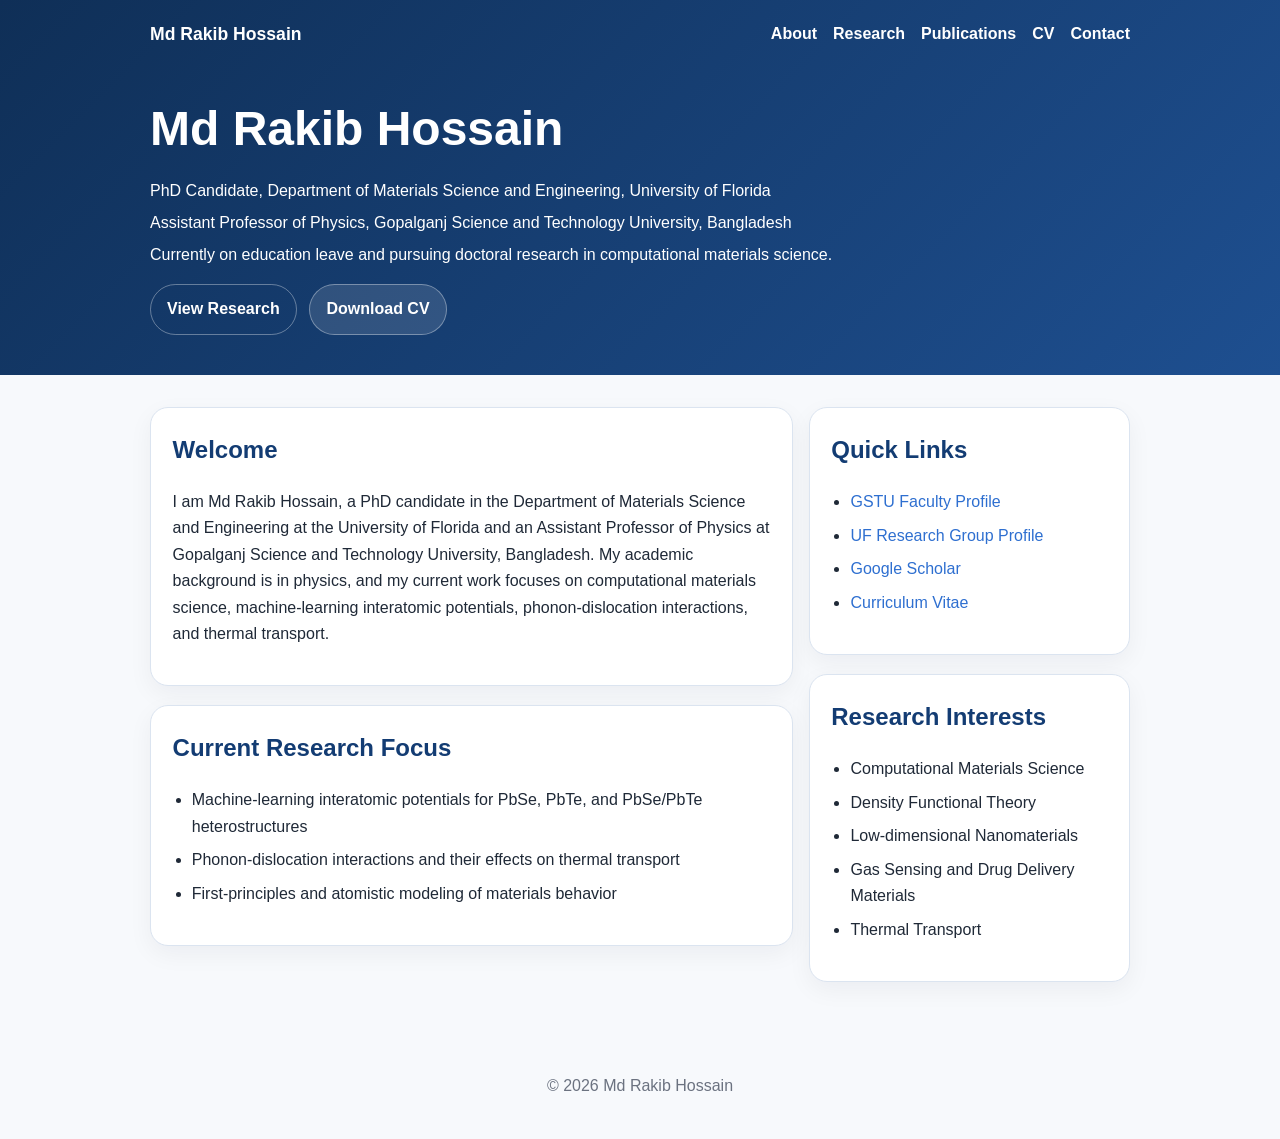
==== index.html @ ade35767 "Add personal website files" ====
<!DOCTYPE html>
<html lang="en">
<head>
  <meta charset="UTF-8" />
  <meta name="viewport" content="width=device-width, initial-scale=1.0" />
  <title>Md Rakib Hossain</title>
  <link rel="stylesheet" href="style.css" />
</head>
<body>
  <header class="site-header">
    <div class="container">
      <div class="topnav">
        <a class="brand" href="index.html">Md Rakib Hossain</a>
        <nav class="nav-links">
          <a href="about.html">About</a>
          <a href="research.html">Research</a>
          <a href="publications.html">Publications</a>
          <a href="cv.html">CV</a>
          <a href="contact.html">Contact</a>
        </nav>
      </div>
      <section class="hero">
        <h1>Md Rakib Hossain</h1>
        <p>PhD Candidate, Department of Materials Science and Engineering, University of Florida</p>
        <p>Assistant Professor of Physics, Gopalganj Science and Technology University, Bangladesh</p>
        <p>Currently on education leave and pursuing doctoral research in computational materials science.</p>
        <div class="hero-links">
          <a class="button" href="research.html">View Research</a>
          <a class="button secondary" href="CV.pdf" target="_blank">Download CV</a>
        </div>
      </section>
    </div>
  </header>

  <main>
    <div class="container two-col">
      <section>
        <div class="card">
          <h2 class="section-title">Welcome</h2>
          <p>
            I am Md Rakib Hossain, a PhD candidate in the Department of Materials Science and Engineering at the
            University of Florida and an Assistant Professor of Physics at Gopalganj Science and Technology University,
            Bangladesh. My academic background is in physics, and my current work focuses on computational materials
            science, machine-learning interatomic potentials, phonon-dislocation interactions, and thermal transport.
          </p>
        </div>

        <div class="card">
          <h2 class="section-title">Current Research Focus</h2>
          <ul>
            <li>Machine-learning interatomic potentials for PbSe, PbTe, and PbSe/PbTe heterostructures</li>
            <li>Phonon-dislocation interactions and their effects on thermal transport</li>
            <li>First-principles and atomistic modeling of materials behavior</li>
          </ul>
        </div>
      </section>

      <aside>
        <div class="card">
          <h2 class="section-title">Quick Links</h2>
          <ul>
            <li><a href="https://www.gstu.edu.bd/dev/dept/profile.php?dept=physics&id=9" target="_blank">GSTU Faculty Profile</a></li>
            <li><a href="https://phillpot.mse.ufl.edu/group-members/" target="_blank">UF Research Group Profile</a></li>
            <li><a href="https://scholar.google.com/citations?user=X8uDOxEAAAAJ&hl=en" target="_blank">Google Scholar</a></li>
            <li><a href="CV.pdf" target="_blank">Curriculum Vitae</a></li>
          </ul>
        </div>

        <div class="card">
          <h2 class="section-title">Research Interests</h2>
          <ul>
            <li>Computational Materials Science</li>
            <li>Density Functional Theory</li>
            <li>Low-dimensional Nanomaterials</li>
            <li>Gas Sensing and Drug Delivery Materials</li>
            <li>Thermal Transport</li>
          </ul>
        </div>
      </aside>
    </div>
  </main>

  <footer class="footer">
    <div class="container">© 2026 Md Rakib Hossain</div>
  </footer>
</body>
</html>
---- style.css ----
:root {
  --primary: #133c73;
  --accent: #2e6fd0;
  --text: #1f2937;
  --muted: #6b7280;
  --bg: #f7f9fc;
  --card: #ffffff;
  --border: #dbe4f0;
  --maxw: 980px;
}
* { box-sizing: border-box; }
html { scroll-behavior: smooth; }
body {
  margin: 0;
  font-family: Arial, Helvetica, sans-serif;
  color: var(--text);
  background: var(--bg);
  line-height: 1.65;
}
a { color: var(--accent); text-decoration: none; }
a:hover { text-decoration: underline; }
.container { width: min(var(--maxw), calc(100% - 2rem)); margin: 0 auto; }
.site-header {
  background: linear-gradient(135deg, #0f2f57, #1e4f90);
  color: #fff;
  padding: 1.25rem 0 2.5rem;
}
.topnav {
  display: flex;
  flex-wrap: wrap;
  gap: 1rem;
  justify-content: space-between;
  align-items: center;
  margin-bottom: 2.5rem;
}
.brand { font-weight: 700; font-size: 1.1rem; color: #fff; }
.nav-links { display: flex; flex-wrap: wrap; gap: 1rem; }
.nav-links a { color: #fff; font-weight: 600; }
.hero h1 { margin: 0 0 .6rem; font-size: clamp(2rem, 4vw, 3rem); }
.hero p { margin: 0.35rem 0; max-width: 800px; }
.hero-links { margin-top: 1rem; display: flex; flex-wrap: wrap; gap: .8rem; }
.button {
  display: inline-block;
  padding: .7rem 1rem;
  border-radius: 999px;
  border: 1px solid rgba(255,255,255,.35);
  color: #fff;
  font-weight: 700;
}
.button.secondary { background: rgba(255,255,255,.12); }
main { padding: 2rem 0 3rem; }
.card {
  background: var(--card);
  border: 1px solid var(--border);
  border-radius: 18px;
  padding: 1.35rem;
  box-shadow: 0 8px 24px rgba(15, 23, 42, 0.05);
  margin-bottom: 1.2rem;
}
.grid {
  display: grid;
  grid-template-columns: repeat(auto-fit, minmax(260px, 1fr));
  gap: 1rem;
}
.page-title { margin: 0 0 1rem; font-size: 2rem; }
.section-title { margin-top: 0; color: var(--primary); }
ul { padding-left: 1.2rem; }
li { margin-bottom: .45rem; }
.meta { color: var(--muted); }
.footer {
  padding: 1.5rem 0 2.5rem;
  color: var(--muted);
  text-align: center;
}
.table-list {
  display: grid;
  gap: .8rem;
}
.pub-item {
  padding: 1rem;
  border: 1px solid var(--border);
  border-radius: 14px;
  background: #fbfdff;
}
.two-col {
  display: grid;
  grid-template-columns: 2fr 1fr;
  gap: 1rem;
}
@media (max-width: 760px) {
  .two-col { grid-template-columns: 1fr; }
}
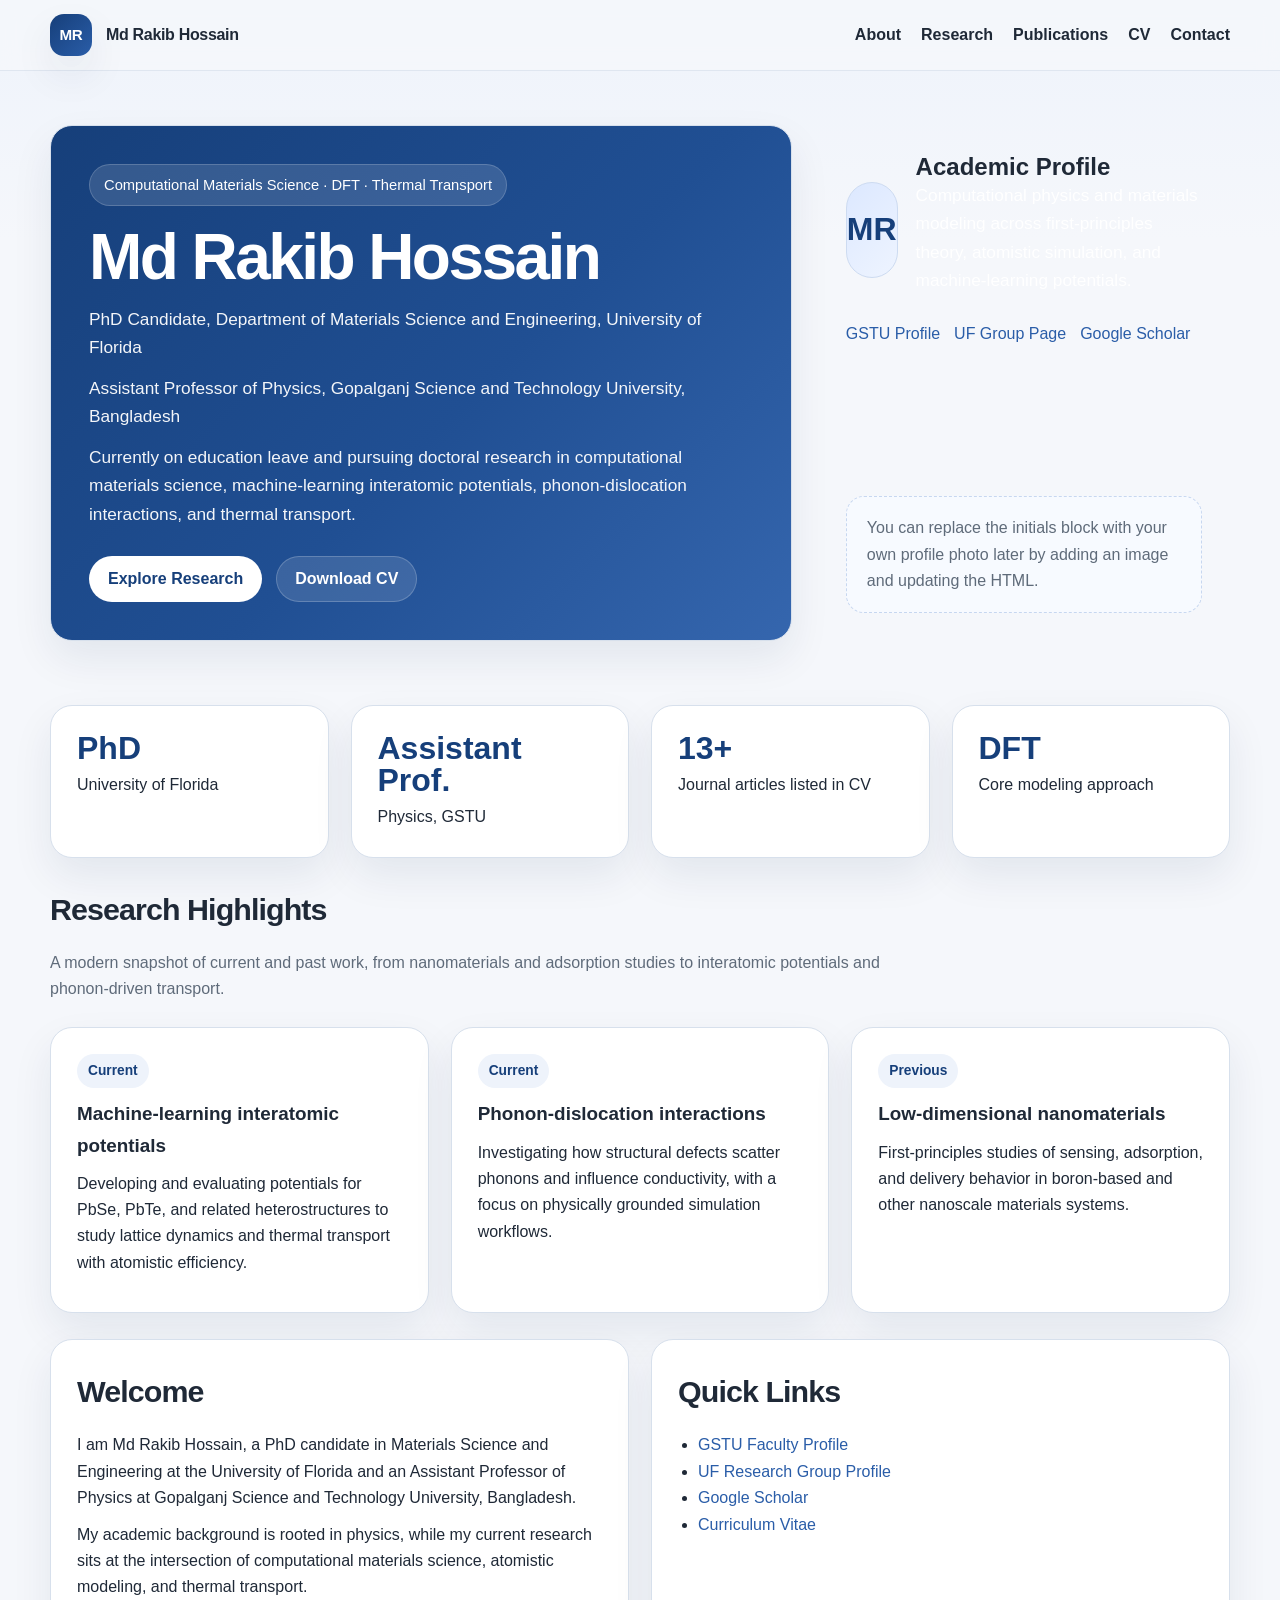
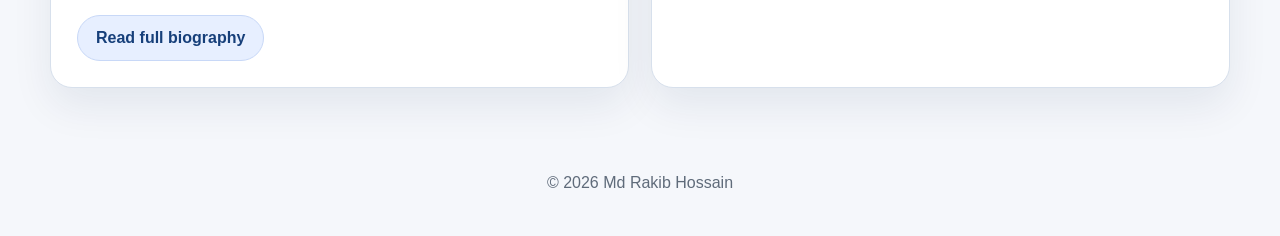
==== commit a3c36f18: "Add files via upload" ====
--- a/index.html
+++ b/index.html
@@ -8,75 +8,105 @@
 </head>
 <body>
   <header class="site-header">
-    <div class="container">
-      <div class="topnav">
-        <a class="brand" href="index.html">Md Rakib Hossain</a>
-        <nav class="nav-links">
-          <a href="about.html">About</a>
-          <a href="research.html">Research</a>
-          <a href="publications.html">Publications</a>
-          <a href="cv.html">CV</a>
-          <a href="contact.html">Contact</a>
-        </nav>
-      </div>
-      <section class="hero">
+    <div class="container nav-wrap">
+      <a class="brand" href="index.html"><span class="brand-mark">MR</span><span>Md Rakib Hossain</span></a>
+      <nav class="nav-links">
+        <a href="about.html">About</a>
+        <a href="research.html">Research</a>
+        <a href="publications.html">Publications</a>
+        <a href="cv.html">CV</a>
+        <a href="contact.html">Contact</a>
+      </nav>
+    </div>
+  </header>
+
+  <section class="hero">
+    <div class="container hero-grid">
+      <div class="hero-card">
+        <div class="eyebrow">Computational Materials Science · DFT · Thermal Transport</div>
         <h1>Md Rakib Hossain</h1>
         <p>PhD Candidate, Department of Materials Science and Engineering, University of Florida</p>
         <p>Assistant Professor of Physics, Gopalganj Science and Technology University, Bangladesh</p>
-        <p>Currently on education leave and pursuing doctoral research in computational materials science.</p>
-        <div class="hero-links">
-          <a class="button" href="research.html">View Research</a>
+        <p>Currently on education leave and pursuing doctoral research in computational materials science, machine-learning interatomic potentials, phonon-dislocation interactions, and thermal transport.</p>
+        <div class="hero-actions">
+          <a class="button primary" href="research.html">Explore Research</a>
           <a class="button secondary" href="CV.pdf" target="_blank">Download CV</a>
         </div>
-      </section>
+      </div>
+
+      <aside class="profile-panel">
+        <div>
+          <div class="profile-top">
+            <div class="profile-photo">MR</div>
+            <div>
+              <h2>Academic Profile</h2>
+              <p class="small">Computational physics and materials modeling across first-principles theory, atomistic simulation, and machine-learning potentials.</p>
+            </div>
+          </div>
+          <div class="inline-links">
+            <a href="https://www.gstu.edu.bd/dev/dept/profile.php?dept=physics&id=9" target="_blank">GSTU Profile</a>
+            <a href="https://phillpot.mse.ufl.edu/group-members/" target="_blank">UF Group Page</a>
+            <a href="https://scholar.google.com/citations?user=X8uDOxEAAAAJ&hl=en" target="_blank">Google Scholar</a>
+          </div>
+        </div>
+        <div class="note-box">You can replace the initials block with your own profile photo later by adding an image and updating the HTML.</div>
+      </aside>
     </div>
-  </header>
+  </section>
 
   <main>
-    <div class="container two-col">
-      <section>
-        <div class="card">
-          <h2 class="section-title">Welcome</h2>
-          <p>
-            I am Md Rakib Hossain, a PhD candidate in the Department of Materials Science and Engineering at the
-            University of Florida and an Assistant Professor of Physics at Gopalganj Science and Technology University,
-            Bangladesh. My academic background is in physics, and my current work focuses on computational materials
-            science, machine-learning interatomic potentials, phonon-dislocation interactions, and thermal transport.
-          </p>
-        </div>
-
-        <div class="card">
-          <h2 class="section-title">Current Research Focus</h2>
-          <ul>
-            <li>Machine-learning interatomic potentials for PbSe, PbTe, and PbSe/PbTe heterostructures</li>
-            <li>Phonon-dislocation interactions and their effects on thermal transport</li>
-            <li>First-principles and atomistic modeling of materials behavior</li>
-          </ul>
+    <div class="container">
+      <section class="section">
+        <div class="stats-grid">
+          <div class="stat"><div class="stat-value">PhD</div><div>University of Florida</div></div>
+          <div class="stat"><div class="stat-value">Assistant Prof.</div><div>Physics, GSTU</div></div>
+          <div class="stat"><div class="stat-value">13+</div><div>Journal articles listed in CV</div></div>
+          <div class="stat"><div class="stat-value">DFT</div><div>Core modeling approach</div></div>
         </div>
       </section>
 
-      <aside>
-        <div class="card">
+      <section class="section">
+        <h2 class="section-title">Research Highlights</h2>
+        <p class="section-lead">A modern snapshot of current and past work, from nanomaterials and adsorption studies to interatomic potentials and phonon-driven transport.</p>
+        <div class="feature-grid">
+          <article class="feature-card">
+            <span class="kicker">Current</span>
+            <h3>Machine-learning interatomic potentials</h3>
+            <p>Developing and evaluating potentials for PbSe, PbTe, and related heterostructures to study lattice dynamics and thermal transport with atomistic efficiency.</p>
+          </article>
+          <article class="feature-card">
+            <span class="kicker">Current</span>
+            <h3>Phonon-dislocation interactions</h3>
+            <p>Investigating how structural defects scatter phonons and influence conductivity, with a focus on physically grounded simulation workflows.</p>
+          </article>
+          <article class="feature-card">
+            <span class="kicker">Previous</span>
+            <h3>Low-dimensional nanomaterials</h3>
+            <p>First-principles studies of sensing, adsorption, and delivery behavior in boron-based and other nanoscale materials systems.</p>
+          </article>
+        </div>
+      </section>
+
+      <section class="section grid-2">
+        <article class="card">
+          <h2 class="section-title">Welcome</h2>
+          <p>I am Md Rakib Hossain, a PhD candidate in Materials Science and Engineering at the University of Florida and an Assistant Professor of Physics at Gopalganj Science and Technology University, Bangladesh.</p>
+          <p>My academic background is rooted in physics, while my current research sits at the intersection of computational materials science, atomistic modeling, and thermal transport.</p>
+          <div class="inline-links">
+            <a class="button ghost" href="about.html">Read full biography</a>
+          </div>
+        </article>
+
+        <article class="card">
           <h2 class="section-title">Quick Links</h2>
-          <ul>
+          <ul class="clean-list">
             <li><a href="https://www.gstu.edu.bd/dev/dept/profile.php?dept=physics&id=9" target="_blank">GSTU Faculty Profile</a></li>
             <li><a href="https://phillpot.mse.ufl.edu/group-members/" target="_blank">UF Research Group Profile</a></li>
             <li><a href="https://scholar.google.com/citations?user=X8uDOxEAAAAJ&hl=en" target="_blank">Google Scholar</a></li>
             <li><a href="CV.pdf" target="_blank">Curriculum Vitae</a></li>
           </ul>
-        </div>
-
-        <div class="card">
-          <h2 class="section-title">Research Interests</h2>
-          <ul>
-            <li>Computational Materials Science</li>
-            <li>Density Functional Theory</li>
-            <li>Low-dimensional Nanomaterials</li>
-            <li>Gas Sensing and Drug Delivery Materials</li>
-            <li>Thermal Transport</li>
-          </ul>
-        </div>
-      </aside>
+        </article>
+      </section>
     </div>
   </main>
 
--- a/style.css
+++ b/style.css
@@ -1,92 +1,360 @@
 :root {
-  --primary: #133c73;
-  --accent: #2e6fd0;
+  --bg: #f5f7fb;
+  --surface: #ffffff;
+  --surface-2: #eef3fb;
   --text: #1f2937;
-  --muted: #6b7280;
-  --bg: #f7f9fc;
-  --card: #ffffff;
-  --border: #dbe4f0;
-  --maxw: 980px;
-}
+  --muted: #5f6b7a;
+  --line: #d7e0ec;
+  --primary: #163f7a;
+  --primary-2: #2a5da8;
+  --accent: #e7efff;
+  --shadow: 0 18px 40px rgba(16, 38, 74, 0.08);
+  --radius: 22px;
+  --container: 1180px;
+}
+
 * { box-sizing: border-box; }
 html { scroll-behavior: smooth; }
 body {
   margin: 0;
-  font-family: Arial, Helvetica, sans-serif;
+  font-family: Inter, "Segoe UI", Roboto, Arial, sans-serif;
+  background: linear-gradient(180deg, #eef3fb 0%, var(--bg) 240px);
   color: var(--text);
-  background: var(--bg);
   line-height: 1.65;
 }
-a { color: var(--accent); text-decoration: none; }
+
+a { color: var(--primary-2); text-decoration: none; }
 a:hover { text-decoration: underline; }
-.container { width: min(var(--maxw), calc(100% - 2rem)); margin: 0 auto; }
+
+.container {
+  width: min(var(--container), calc(100% - 32px));
+  margin: 0 auto;
+}
+
 .site-header {
-  background: linear-gradient(135deg, #0f2f57, #1e4f90);
+  position: sticky;
+  top: 0;
+  z-index: 50;
+  backdrop-filter: blur(10px);
+  background: rgba(245, 247, 251, 0.88);
+  border-bottom: 1px solid rgba(215, 224, 236, 0.75);
+}
+
+.nav-wrap {
+  display: flex;
+  align-items: center;
+  justify-content: space-between;
+  gap: 20px;
+  padding: 14px 0;
+}
+
+.brand {
+  display: flex;
+  align-items: center;
+  gap: 14px;
+  color: var(--text);
+  font-weight: 800;
+  letter-spacing: -0.02em;
+}
+
+.brand-mark {
+  width: 42px;
+  height: 42px;
+  border-radius: 14px;
+  display: grid;
+  place-items: center;
+  background: linear-gradient(135deg, var(--primary) 0%, var(--primary-2) 100%);
   color: #fff;
-  padding: 1.25rem 0 2.5rem;
-}
-.topnav {
+  font-size: 0.95rem;
+  box-shadow: var(--shadow);
+}
+
+.nav-links {
   display: flex;
   flex-wrap: wrap;
-  gap: 1rem;
+  gap: 20px;
+}
+
+.nav-links a {
+  color: var(--text);
+  font-weight: 600;
+}
+
+.hero {
+  padding: 54px 0 28px;
+}
+
+.hero-grid {
+  display: grid;
+  grid-template-columns: 1.8fr 1fr;
+  gap: 26px;
+  align-items: stretch;
+}
+
+.hero-card,
+.card,
+.stat,
+.timeline-item,
+.pub-item,
+.contact-card,
+.feature-card {
+  background: var(--surface);
+  border: 1px solid var(--line);
+  border-radius: var(--radius);
+  box-shadow: var(--shadow);
+}
+
+.hero-card {
+  padding: 38px;
+  background: linear-gradient(135deg, #163f7a 0%, #204f93 55%, #3566ae 100%);
+  color: #fff;
+}
+
+.eyebrow {
+  display: inline-flex;
+  gap: 8px;
+  align-items: center;
+  background: rgba(255,255,255,0.13);
+  border: 1px solid rgba(255,255,255,0.18);
+  padding: 8px 14px;
+  border-radius: 999px;
+  font-size: 0.92rem;
+  margin-bottom: 18px;
+}
+
+.hero h1 {
+  margin: 0 0 14px;
+  font-size: clamp(2.4rem, 5vw, 4rem);
+  line-height: 1.04;
+  letter-spacing: -0.04em;
+}
+
+.hero p {
+  margin: 0 0 12px;
+  font-size: 1.08rem;
+  color: rgba(255,255,255,0.95);
+}
+
+.hero-actions {
+  display: flex;
+  flex-wrap: wrap;
+  gap: 14px;
+  margin-top: 28px;
+}
+
+.button {
+  display: inline-flex;
+  align-items: center;
+  justify-content: center;
+  min-height: 46px;
+  padding: 0 18px;
+  border-radius: 999px;
+  border: 1px solid transparent;
+  font-weight: 700;
+  transition: 0.2s ease;
+}
+
+.button.primary {
+  background: #fff;
+  color: var(--primary);
+}
+
+.button.secondary {
+  background: rgba(255,255,255,0.12);
+  color: #fff;
+  border-color: rgba(255,255,255,0.2);
+}
+
+.button.ghost {
+  background: var(--accent);
+  color: var(--primary);
+  border-color: #c8d8f7;
+}
+
+.button:hover { transform: translateY(-1px); text-decoration: none; }
+
+.profile-panel {
+  padding: 28px;
+  display: flex;
+  flex-direction: column;
   justify-content: space-between;
-  align-items: center;
-  margin-bottom: 2.5rem;
-}
-.brand { font-weight: 700; font-size: 1.1rem; color: #fff; }
-.nav-links { display: flex; flex-wrap: wrap; gap: 1rem; }
-.nav-links a { color: #fff; font-weight: 600; }
-.hero h1 { margin: 0 0 .6rem; font-size: clamp(2rem, 4vw, 3rem); }
-.hero p { margin: 0.35rem 0; max-width: 800px; }
-.hero-links { margin-top: 1rem; display: flex; flex-wrap: wrap; gap: .8rem; }
-.button {
+}
+
+.profile-top {
+  display: flex;
+  align-items: center;
+  gap: 18px;
+}
+
+.profile-photo {
+  width: 96px;
+  height: 96px;
+  border-radius: 28px;
+  display: grid;
+  place-items: center;
+  background: linear-gradient(135deg, #dce8ff 0%, #eef4ff 100%);
+  color: var(--primary);
+  font-size: 2rem;
+  font-weight: 800;
+  border: 1px solid #cddbf1;
+}
+
+.profile-panel h2 {
+  margin: 0;
+  font-size: 1.5rem;
+  line-height: 1.15;
+}
+
+.muted, .small { color: var(--muted); }
+.small { font-size: 0.94rem; }
+
+.quick-list,
+.clean-list {
+  margin: 0;
+  padding-left: 20px;
+}
+
+main {
+  padding: 10px 0 56px;
+}
+
+.section {
+  margin-top: 26px;
+}
+
+.section-title {
+  margin: 0 0 16px;
+  font-size: 1.9rem;
+  letter-spacing: -0.03em;
+}
+
+.section-lead {
+  margin: 0 0 24px;
+  color: var(--muted);
+  max-width: 850px;
+}
+
+.grid-3,
+.grid-2,
+.feature-grid,
+.stats-grid,
+.contact-grid,
+.pub-grid {
+  display: grid;
+  gap: 22px;
+}
+
+.grid-3, .feature-grid { grid-template-columns: repeat(3, minmax(0, 1fr)); }
+.grid-2, .contact-grid, .pub-grid { grid-template-columns: repeat(2, minmax(0, 1fr)); }
+.stats-grid { grid-template-columns: repeat(4, minmax(0, 1fr)); }
+
+.card,
+.feature-card,
+.contact-card,
+.pub-item,
+.timeline-item,
+.stat {
+  padding: 26px;
+}
+
+.card h3,
+.feature-card h3,
+.contact-card h3,
+.pub-item h3,
+.timeline-item h3,
+.stat h3 {
+  margin: 0 0 10px;
+  font-size: 1.18rem;
+}
+
+.kicker {
   display: inline-block;
-  padding: .7rem 1rem;
+  margin-bottom: 10px;
+  padding: 6px 11px;
+  background: var(--surface-2);
   border-radius: 999px;
-  border: 1px solid rgba(255,255,255,.35);
-  color: #fff;
+  color: var(--primary);
+  font-size: 0.86rem;
   font-weight: 700;
 }
-.button.secondary { background: rgba(255,255,255,.12); }
-main { padding: 2rem 0 3rem; }
-.card {
-  background: var(--card);
-  border: 1px solid var(--border);
-  border-radius: 18px;
-  padding: 1.35rem;
-  box-shadow: 0 8px 24px rgba(15, 23, 42, 0.05);
-  margin-bottom: 1.2rem;
-}
-.grid {
-  display: grid;
-  grid-template-columns: repeat(auto-fit, minmax(260px, 1fr));
-  gap: 1rem;
-}
-.page-title { margin: 0 0 1rem; font-size: 2rem; }
-.section-title { margin-top: 0; color: var(--primary); }
-ul { padding-left: 1.2rem; }
-li { margin-bottom: .45rem; }
-.meta { color: var(--muted); }
+
+.stat-value {
+  font-size: 2rem;
+  font-weight: 800;
+  color: var(--primary);
+  line-height: 1;
+  margin-bottom: 8px;
+}
+
+.timeline {
+  display: grid;
+  gap: 18px;
+}
+
+.timeline-item p,
+.pub-item p,
+.card p,
+.contact-card p,
+.feature-card p {
+  margin: 0 0 10px;
+}
+
+.pub-item .authors,
+.pub-item .journal {
+  font-size: 0.98rem;
+}
+
+.pub-item .journal {
+  color: var(--muted);
+}
+
+.inline-links {
+  display: flex;
+  flex-wrap: wrap;
+  gap: 14px;
+  margin-top: 14px;
+}
+
 .footer {
-  padding: 1.5rem 0 2.5rem;
+  padding: 26px 0 40px;
   color: var(--muted);
   text-align: center;
 }
-.table-list {
-  display: grid;
-  gap: .8rem;
-}
-.pub-item {
-  padding: 1rem;
-  border: 1px solid var(--border);
-  border-radius: 14px;
-  background: #fbfdff;
-}
-.two-col {
-  display: grid;
-  grid-template-columns: 2fr 1fr;
-  gap: 1rem;
-}
-@media (max-width: 760px) {
-  .two-col { grid-template-columns: 1fr; }
-}
+
+.note-box {
+  padding: 18px 20px;
+  background: #f7faff;
+  border: 1px dashed #c7d7f0;
+  border-radius: 18px;
+  color: var(--muted);
+}
+
+@media (max-width: 980px) {
+  .hero-grid,
+  .grid-3,
+  .feature-grid,
+  .stats-grid,
+  .grid-2,
+  .contact-grid,
+  .pub-grid {
+    grid-template-columns: 1fr;
+  }
+
+  .nav-wrap {
+    flex-direction: column;
+    align-items: flex-start;
+  }
+
+  .hero-card,
+  .profile-panel {
+    padding: 26px;
+  }
+}
+
+@media (max-width: 640px) {
+  .container { width: min(var(--container), calc(100% - 20px)); }
+  .hero { padding-top: 28px; }
+  .hero h1 { font-size: 2.4rem; }
+  .profile-top { flex-direction: column; align-items: flex-start; }
+  .nav-links { gap: 14px; }
+}
